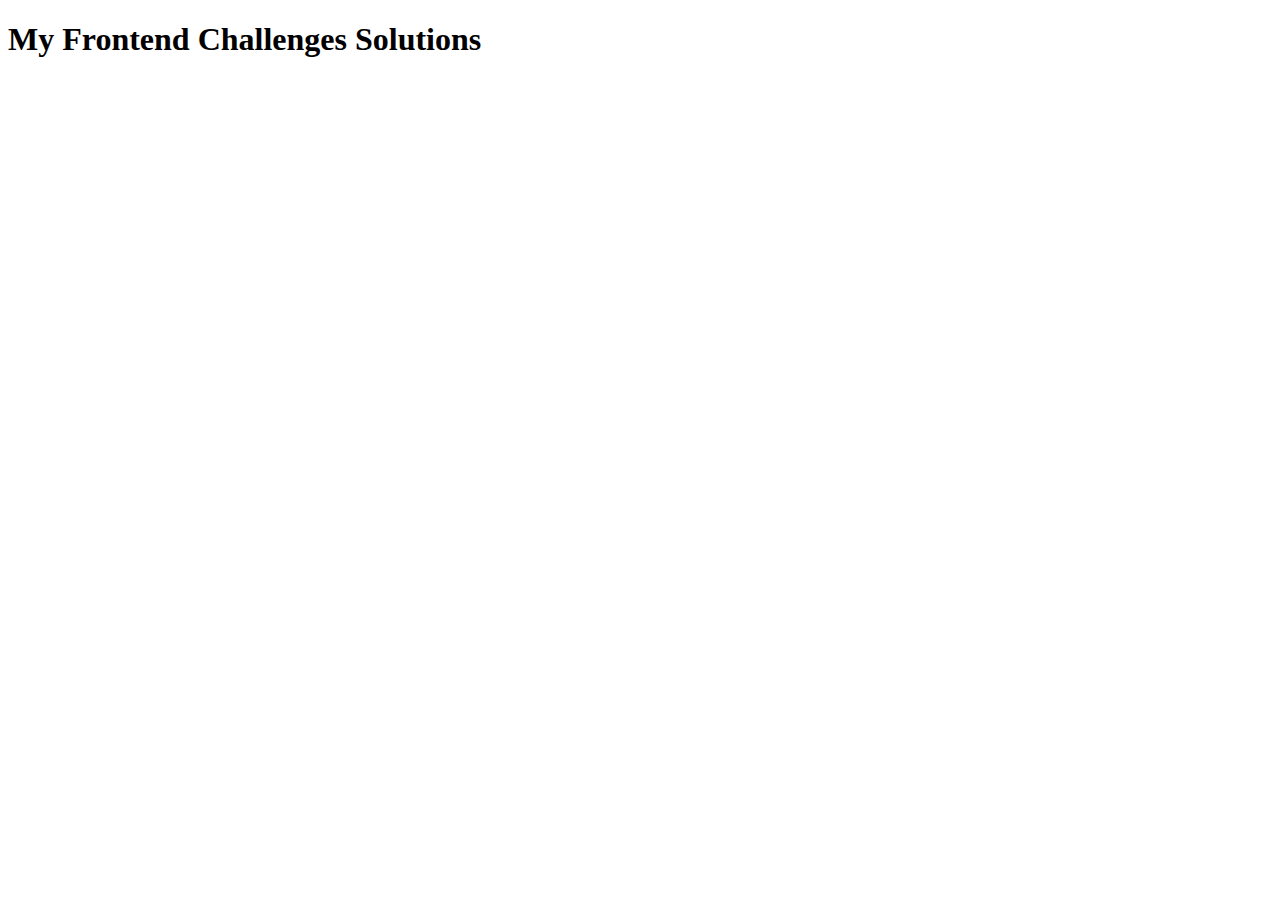
==== index.html @ 429432c1 "add home files" ====
<!DOCTYPE html>
<html lang="en">
<head>
  <meta charset="UTF-8">
  <meta http-equiv="X-UA-Compatible" content="IE=edge">
  <meta name="viewport" content="width=device-width, initial-scale=1.0">
  <link rel="shortcut icon" href="images/favicon-32x32.png" type="image/x-icon">
  <link rel="stylesheet" href="style.css">
  <title>Frontend Challenges</title>
</head>
<body>
  <h1>My Frontend Challenges Solutions</h1>
</body>
</html>
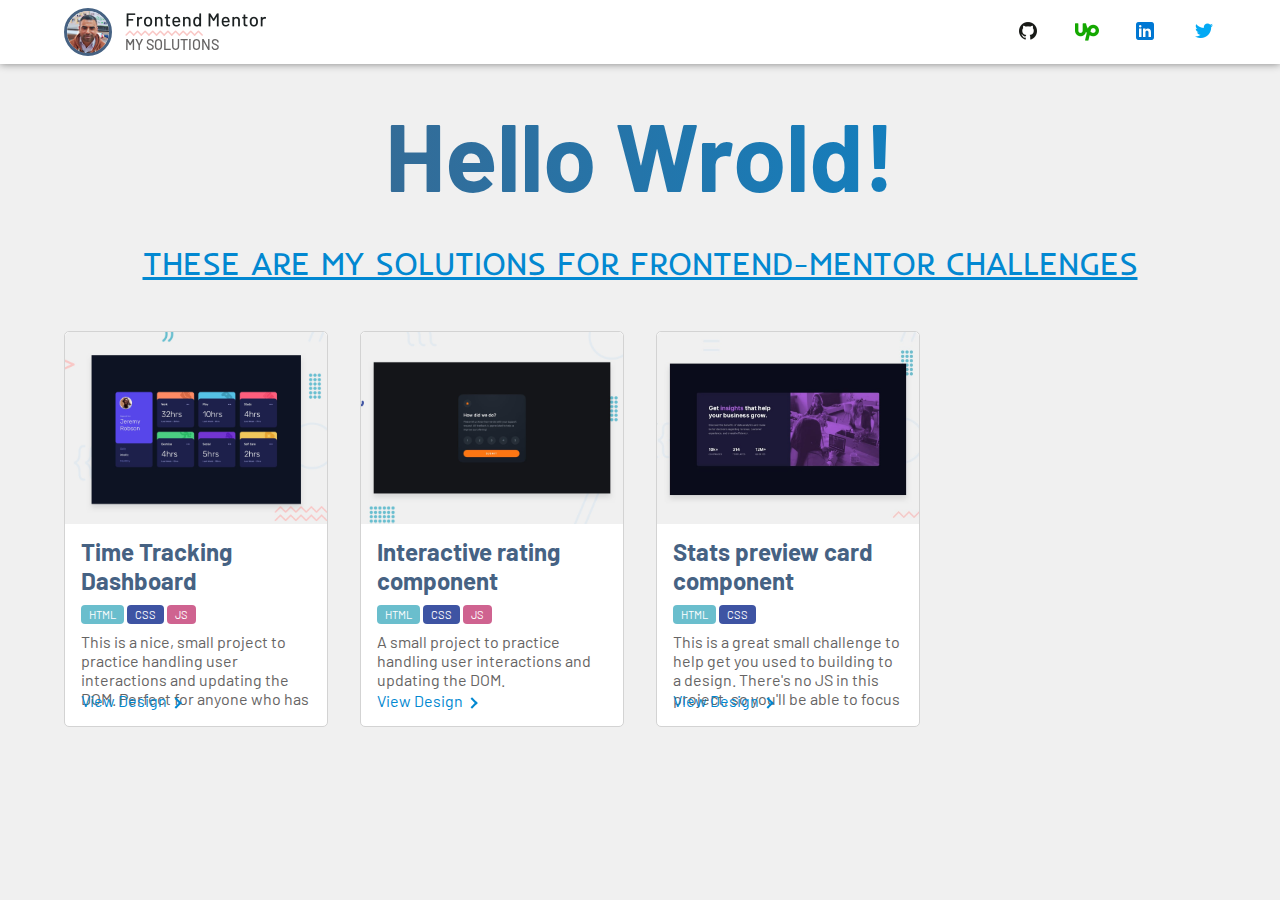
==== commit 21a7af1b: "add styles" ====
--- a/index.html
+++ b/index.html
@@ -1,14 +1,156 @@
 <!DOCTYPE html>
 <html lang="en">
+
 <head>
   <meta charset="UTF-8">
   <meta http-equiv="X-UA-Compatible" content="IE=edge">
   <meta name="viewport" content="width=device-width, initial-scale=1.0">
-  <link rel="shortcut icon" href="images/favicon-32x32.png" type="image/x-icon">
+  <link rel="shortcut icon" href="home/images/favicon-32x32.png" type="image/x-icon">
   <link rel="stylesheet" href="style.css">
   <title>Frontend Challenges</title>
 </head>
+
 <body>
-  <h1>My Frontend Challenges Solutions</h1>
+
+  <header>
+    <div class="container">
+
+      <label class="menu-button" for="menu-toggle">
+        <span class="menu-button-line menu-button-line-1"></span>
+        <span class="menu-button-line menu-button-line-2"></span>
+        <span class="menu-button-line menu-button-line-3"></span>
+      </label>
+
+      <div class="logo">
+        <img src="home/images/rami-50px.png" class="my-image" alt="rami">
+
+        <div class="frontend-mentor-logo">
+          <a href="https://www.frontendmentor.io/profile/RamiGamalMahmoud">
+            <img src="home/images/frontend-mentor-logo.png" alt="">
+            <span>MY SOLUTIONS</span>
+          </a>
+        </div>
+
+      </div>
+
+      <nav>
+        <input type="checkbox" name="" id="menu-toggle">
+
+        <div class="nav-container">
+
+
+          <ul class="my-links menu">
+            <li>
+              <a href="https://github.com/RamiGamalMahmoud">
+                <img src="home/images/links/github_24.png" alt="github">
+                <span>Github</span>
+              </a>
+            </li>
+            <li>
+              <a href="https://www.upwork.com/freelancers/~01499634f58c54e211">
+                <img src="home/images/links/upwork_24.png" alt="upwork">
+                <span>Upwork</span>
+              </a>
+            </li>
+            <li>
+              <a href="https://linkedin.com/in/rami-gamal-8982b0119">
+                <img src="home/images/links/linkedin_24.png" alt="linkedin">
+                <span>Linkedin</span>
+              </a>
+            </li>
+            <li>
+              <a href="https://twitter.com/ramigaml84">
+                <img src="home/images/links/twitter_24.png" alt="twitter">
+                <span>Twitter</span>
+              </a>
+            </li>
+          </ul>
+        </div>
+
+      </nav>
+    </div>
+  </header>
+
+  <main>
+    <div class="container">
+      <div class="hero">
+
+        <div class="greeting">
+          <h1>Hello Wrold!</h1>
+          <h2>These are my solutions for frontend-mentor challenges</h2>
+        </div>
+      </div>
+
+      <div class="sollutions" id="sollutions-container">
+
+        <div class="sollution-card">
+          <div class="sollution-image">
+            <img src="challenges/junior/time-tracking-dashboard/design/desktop-preview.jpg" alt="">
+          </div>
+
+          <div class="solution-card-wrapper">
+            <div class="sollution-description">
+              <h2 class="sollution-title">Time Tracking Dashboard</h2>
+              <ul class="technologies">
+                <li class="technology technology-html">html</li>
+                <li class="technology technology-css">css</li>
+                <li class="technology technology-js">js</li>
+              </ul>
+            </div>
+            <p class="description-text">
+              This is a nice, small project to practice handling user interactions and
+              updating the DOM. Perfect for anyone who has learned the basics of JavaScript!
+            </p>
+            <a href="#" class="view-design">View Design</a>
+          </div>
+        </div>
+
+        <div class="sollution-card">
+          <div class="sollution-image">
+            <img src="challenges/junior/frontend-mentor-interactive-rating-component/design/desktop-preview.jpg" alt="">
+          </div>
+
+          <div class="solution-card-wrapper">
+            <div class="sollution-description">
+              <h2 class="sollution-title">Interactive rating component</h2>
+              <ul class="technologies">
+                <li class="technology technology-html">html</li>
+                <li class="technology technology-css">css</li>
+                <li class="technology technology-js">js</li>
+              </ul>
+            </div>
+            <p class="description-text">
+              A small project to practice handling user interactions and updating the DOM.
+            </p>
+            <a href="#" class="view-design">View Design</a>
+          </div>
+        </div>
+
+        <div class="sollution-card">
+          <div class="sollution-image">
+            <img src="challenges/junior/frontend-mentor-stats-preview-card-component/design/desktop-preview.jpg" alt="">
+          </div>
+
+          <div class="solution-card-wrapper">
+            <div class="sollution-description">
+              <h2 class="sollution-title">Stats preview card component</h2>
+              <ul class="technologies">
+                <li class="technology technology-html">html</li>
+                <li class="technology technology-css">css</li>
+              </ul>
+            </div>
+            <p class="description-text">
+              This is a great small challenge to help get you used to building to a design. There's no JS in this project, so you'll be able to focus on your HTML & CSS skills.
+            </p>
+            <a href="#" class="view-design">View Design</a>
+          </div>
+        </div>
+      </div>
+
+    </div>
+  </main>
+
+  <footer></footer>
 </body>
+
 </html>--- a/style.css
+++ b/style.css
@@ -0,0 +1,346 @@
+@import url("https://fonts.googleapis.com/css2?family=Barlow:wght@100;300;500;700&display=swap");
+@import url("https://fonts.googleapis.com/css2?family=Fira+Sans:wght@100;300;400;500;700&display=swap");
+@import url("https://fonts.googleapis.com/css2?family=Barlow:wght@100;300;500;700&family=Inder&display=swap");
+*,
+*::before,
+*::after {
+  box-sizing: border-box;
+  font-family: "Barlow", sans-serif;
+}
+
+body {
+  margin: 0;
+  padding: 0;
+}
+
+ul {
+  list-style: none;
+}
+
+a {
+  color: black;
+  text-decoration: none;
+}
+
+body {
+  width: 100%;
+  padding-top: 4rem;
+  background-color: #f0f0f0;
+}
+
+.container {
+  width: 90%;
+  max-width: 1440px;
+  margin: auto;
+}
+
+@media screen and (max-width: 375px) {
+  body {
+    padding-top: 6rem;
+  }
+}
+.menu-button {
+  display: flex;
+  flex-direction: column;
+  justify-content: space-between;
+  align-items: center;
+  position: absolute;
+  z-index: 2;
+  top: 50%;
+  left: 1rem;
+  transform: translateY(-50%);
+  width: 25px;
+  height: 15px;
+}
+.menu-button .menu-button-line {
+  width: 100%;
+  height: 2px;
+  background-color: black;
+}
+
+@media screen and (min-width: 768px) {
+  .menu-button {
+    display: none;
+  }
+}
+#menu-toggle {
+  display: none;
+}
+#menu-toggle:checked + .nav-container {
+  display: block;
+  background-color: rgba(0, 0, 0, 0.5);
+  position: absolute;
+  top: 0;
+  left: 0;
+  height: 100vh;
+  width: 100vw;
+}
+#menu-toggle:checked + .nav-container .menu {
+  display: flex;
+  flex-direction: column;
+  background-color: white;
+  opacity: 1;
+  width: 50%;
+  height: 100%;
+  padding-top: 3rem;
+}
+#menu-toggle:checked + .nav-container li {
+  display: flex;
+  justify-content: left;
+  align-items: center;
+  border-top: 1px solid gray;
+}
+#menu-toggle:checked + .nav-container li:last-of-type {
+  border-bottom: 1px solid gray;
+}
+#menu-toggle:checked + .nav-container li a {
+  padding: 1rem;
+  width: 100%;
+  display: flex;
+  align-items: center;
+  justify-content: left;
+}
+#menu-toggle:checked + .nav-container li a span {
+  display: inline;
+  margin-left: 1rem;
+}
+
+.nav-container {
+  transition: background-color 0.5s ease-in-out;
+}
+
+.menu {
+  transition: opacity 2s;
+}
+
+header {
+  width: 100%;
+  padding: 0.5rem 0;
+  background-color: White;
+  position: fixed;
+  z-index: 2;
+  top: 0;
+  box-shadow: 0 0 0.5rem gray;
+}
+header .container {
+  display: flex;
+  flex-direction: row;
+  align-items: center;
+  justify-content: space-between;
+}
+
+@media screen and (max-width: 450px) {
+  header .container {
+    flex-direction: column;
+  }
+}
+.nav-container .my-links {
+  padding: 0;
+  margin: 0;
+  display: none;
+}
+.nav-container .my-links span {
+  display: none;
+}
+
+@media screen and (min-width: 768px) {
+  .nav-container .my-links {
+    width: 200px;
+    display: flex;
+    justify-content: space-between;
+    align-items: center;
+  }
+  .nav-container .my-links a:hover img {
+    filter: drop-shadow(3px 3px 3px gray);
+  }
+}
+.logo {
+  display: flex;
+}
+.logo .my-image {
+  width: 3rem;
+  height: 3rem;
+  border-radius: 50%;
+  border: 3px solid #466283;
+}
+.logo .frontend-mentor-logo {
+  margin-left: 0.8rem;
+  display: flex;
+}
+.logo .frontend-mentor-logo a {
+  display: flex;
+  flex-direction: column;
+  justify-content: center;
+  color: #666464;
+  font-weight: 500;
+  font-size: 0.9rem;
+}
+
+.hero {
+  margin-top: 2rem;
+  display: flex;
+  flex-direction: column;
+  justify-content: space-between;
+  align-items: center;
+}
+
+.greeting {
+  display: flex;
+  flex-direction: column;
+  text-align: center;
+}
+.greeting h1 {
+  margin: 0;
+  font-size: 96px;
+  color: #466283;
+  font-family: "Barlow", sans-serif;
+  background: #466283;
+  background: -webkit-linear-gradient(to right, #466283 0%, #0288D1 100%);
+  background: -moz-linear-gradient(to right, #466283 0%, #0288D1 100%);
+  background: linear-gradient(to right, #466283 0%, #0288D1 100%);
+  background-clip: text;
+  -webkit-background-clip: text;
+  -webkit-text-fill-color: transparent;
+}
+.greeting h2 {
+  margin: 0;
+  margin-top: 1rem;
+  font-size: 2rem;
+  color: #0288D1;
+  text-decoration: underline;
+  text-transform: uppercase;
+  font-weight: 100;
+  font-family: inder;
+}
+
+@media screen and (min-width: 1024px) {
+  .greeting h2 {
+    padding: 1rem 2rem;
+  }
+}
+@media screen and (max-width: 450px) {
+  .hero .greeting h1 {
+    font-size: 2.5rem;
+  }
+  .hero .greeting h2 {
+    font-size: 1rem;
+  }
+}
+.sollutions {
+  margin-top: 1rem;
+  display: grid;
+  grid-template-columns: repeat(4, 1fr);
+  column-gap: 2rem;
+  row-gap: 1rem;
+}
+
+.sollution-card {
+  border: 1px solid lightgray;
+  position: relative;
+  border-radius: 5px;
+  background-color: white;
+  overflow: hidden;
+}
+.sollution-card .sollution-image {
+  overflow: hidden;
+  height: 50%;
+}
+.sollution-card .sollution-image img {
+  border-radius: 5px 5px 0 0;
+  width: 100%;
+  transition: transform 0.3s;
+  transition-timing-function: ease-in-out;
+}
+.sollution-card .solution-card-wrapper {
+  padding: 0 1rem 1rem 1rem;
+  position: relative;
+  height: 50%;
+}
+.sollution-card .sollution-title {
+  color: #466283;
+  margin: 0.5rem 0;
+}
+.sollution-card .technologies {
+  padding: 0;
+  margin: 0.5rem 0;
+}
+.sollution-card .technology {
+  background-color: #0288D1;
+  display: inline-block;
+  color: white;
+  padding: 0.2rem 0.5rem;
+  border-radius: 4px;
+  text-transform: uppercase;
+  font-size: 0.7rem;
+}
+.sollution-card .technology.technology-html {
+  background-color: #6ABECD;
+}
+.sollution-card .technology.technology-css {
+  background-color: #3E54A3;
+}
+.sollution-card .technology.technology-js {
+  background-color: #CF6390;
+}
+.sollution-card .description-text {
+  color: #666464;
+  height: 5rem;
+  overflow: hidden;
+  margin: 0;
+}
+.sollution-card .view-design {
+  color: #0288D1;
+  margin-top: 1rem;
+  display: inline-block;
+  position: absolute;
+  bottom: 1.5rem;
+}
+.sollution-card .view-design:hover {
+  text-decoration: underline;
+}
+.sollution-card .view-design::after {
+  content: "";
+  border: solid #0288D1;
+  border-width: 0 2px 2px 0;
+  display: inline-block;
+  padding: 3px;
+  margin-left: 5px;
+  transform: rotate(-45deg);
+  -webkit-transform: rotate(-45deg);
+}
+
+@media screen and (min-width: 1026px) {
+  .sollutions {
+    margin-top: 2rem;
+  }
+
+  .sollution-image img:hover {
+    transform: scale(1.1);
+  }
+}
+@media screen and (max-width: 926px) {
+  .sollutions {
+    grid-template-columns: 1fr 1fr;
+    column-gap: 2rem;
+    row-gap: 2rem;
+  }
+
+  .sollution-title {
+    font-size: 1.2rem;
+  }
+}
+@media screen and (max-width: 414px) {
+  .sollutions {
+    grid-template-columns: 1fr;
+  }
+
+  .sollution-title {
+    font-size: 1.2rem;
+  }
+}
+footer {
+  width: 100%;
+  height: 2rem;
+}
+
+/*# sourceMappingURL=style.css.map */
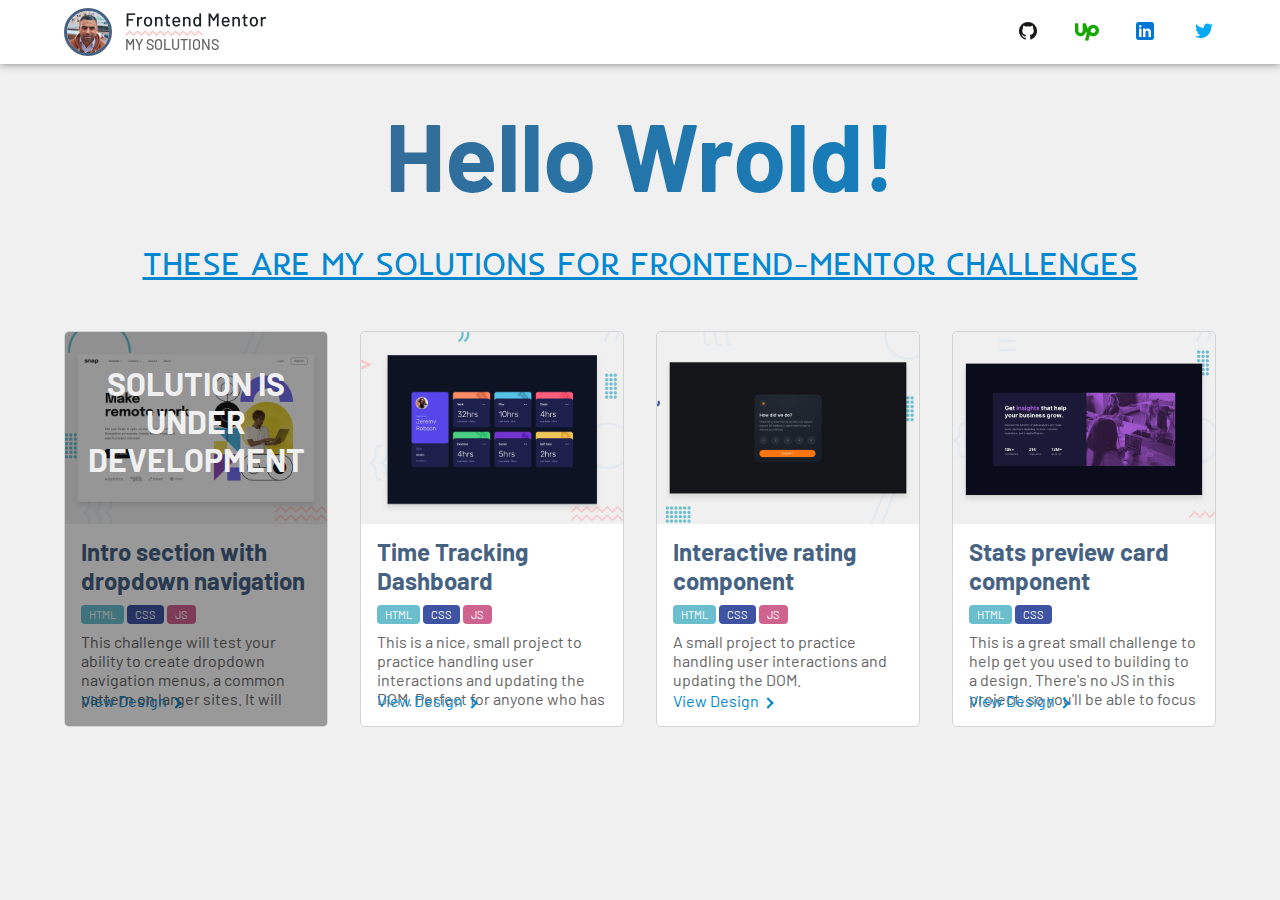
==== commit 92d2560d: "add Intro section with dropdown navigation" ====
--- a/index.html
+++ b/index.html
@@ -83,6 +83,29 @@
 
       <div class="sollutions" id="sollutions-container">
 
+        <div class="sollution-card solution-under-development">
+          <div class="sollution-image">
+            <img src="challenges/junior/intro-section-with-dropdown-navigation/design/desktop-preview.jpg" alt="">
+          </div>
+
+          <div class="solution-card-wrapper">
+            <div class="sollution-description">
+              <h2 class="sollution-title">Intro section with dropdown navigation</h2>
+              <ul class="technologies">
+                <li class="technology technology-html">html</li>
+                <li class="technology technology-css">css</li>
+                <li class="technology technology-js">js</li>
+              </ul>
+            </div>
+            <p class="description-text">
+              This challenge will test your ability to create dropdown navigation menus, a common pattern on larger
+              sites. It will also provide some nice basic layout challenges.
+            </p>
+            <a href="#" class="view-design">View
+              Design</a>
+          </div>
+        </div>
+
         <div class="sollution-card">
           <div class="sollution-image">
             <img src="challenges/junior/time-tracking-dashboard/design/desktop-preview.jpg" alt="">
@@ -101,7 +124,7 @@
               This is a nice, small project to practice handling user interactions and
               updating the DOM. Perfect for anyone who has learned the basics of JavaScript!
             </p>
-            <a href="#" class="view-design">View Design</a>
+            <a href="challenges/junior/time-tracking-dashboard/index.html" class="view-design">View Design</a>
           </div>
         </div>
 
@@ -122,7 +145,8 @@
             <p class="description-text">
               A small project to practice handling user interactions and updating the DOM.
             </p>
-            <a href="#" class="view-design">View Design</a>
+            <a href="challenges/junior/frontend-mentor-interactive-rating-component/index.html" class="view-design">View
+              Design</a>
           </div>
         </div>
 
@@ -140,11 +164,14 @@
               </ul>
             </div>
             <p class="description-text">
-              This is a great small challenge to help get you used to building to a design. There's no JS in this project, so you'll be able to focus on your HTML & CSS skills.
+              This is a great small challenge to help get you used to building to a design. There's no JS in this
+              project, so you'll be able to focus on your HTML & CSS skills.
             </p>
-            <a href="#" class="view-design">View Design</a>
+            <a href="challenges/junior/frontend-mentor-stats-preview-card-component/index.html" class="view-design">View
+              Design</a>
           </div>
         </div>
+
       </div>
 
     </div>
--- a/style.css
+++ b/style.css
@@ -329,6 +329,23 @@
     font-size: 1.2rem;
   }
 }
+.solution-under-development::before {
+  content: "Solution is under development";
+  color: #f0f0f0;
+  text-align: center;
+  text-transform: uppercase;
+  padding-top: 2rem;
+  font-size: 2rem;
+  font-weight: bold;
+  z-index: 1;
+  position: absolute;
+  top: 0;
+  left: 0;
+  width: 100%;
+  height: 100%;
+  background-color: rgba(0, 0, 0, 0.4);
+}
+
 @media screen and (max-width: 414px) {
   .sollutions {
     grid-template-columns: 1fr;
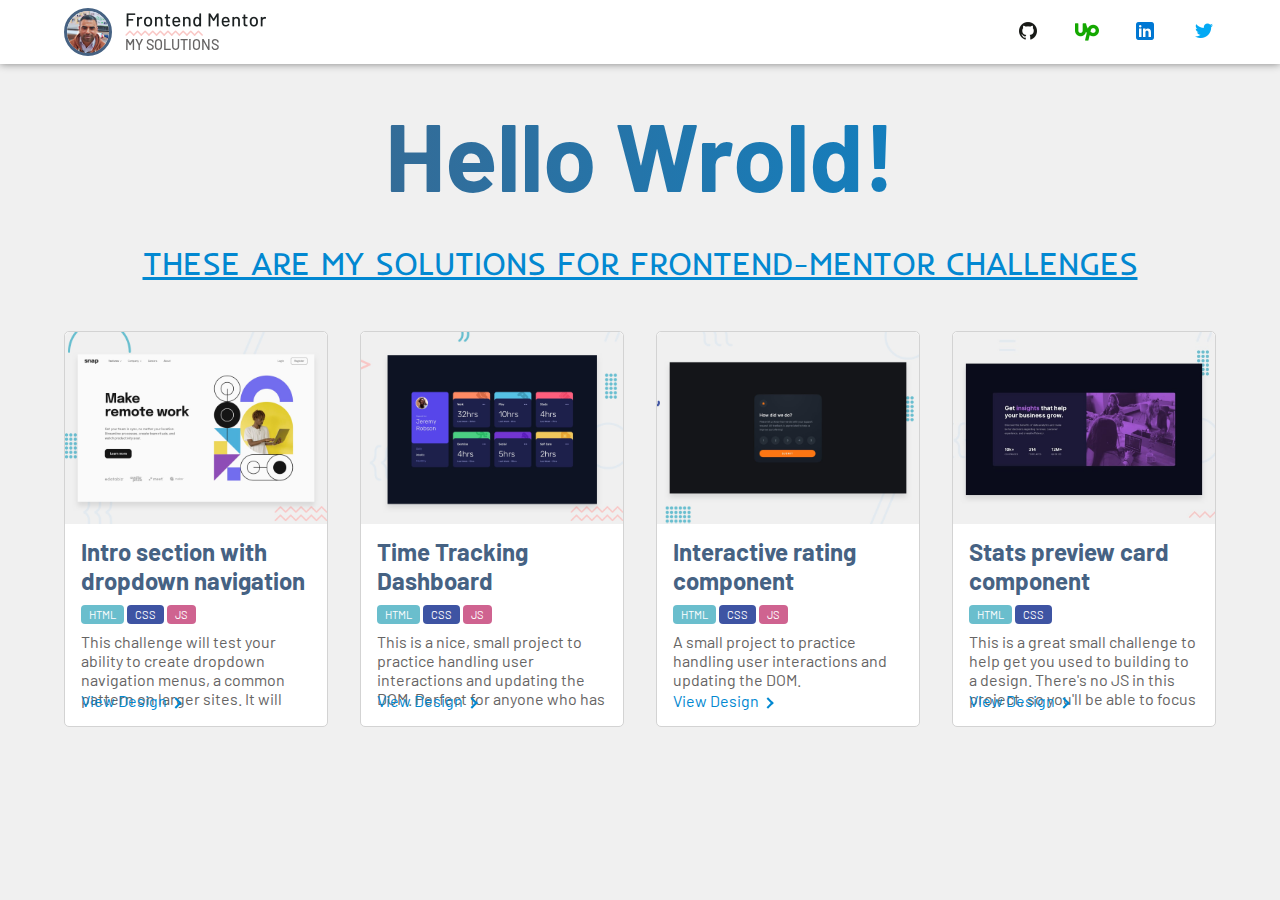
==== commit 9a7ff820: "add intro-section-with-dropdown-navigation" ====
--- a/index.html
+++ b/index.html
@@ -83,7 +83,7 @@
 
       <div class="sollutions" id="sollutions-container">
 
-        <div class="sollution-card solution-under-development">
+        <div class="sollution-card">
           <div class="sollution-image">
             <img src="challenges/junior/intro-section-with-dropdown-navigation/design/desktop-preview.jpg" alt="">
           </div>
@@ -101,7 +101,7 @@
               This challenge will test your ability to create dropdown navigation menus, a common pattern on larger
               sites. It will also provide some nice basic layout challenges.
             </p>
-            <a href="#" class="view-design">View
+            <a href="challenges/junior/intro-section-with-dropdown-navigation/" class="view-design">View
               Design</a>
           </div>
         </div>
--- a/style.css
+++ b/style.css
@@ -331,8 +331,9 @@
 }
 .solution-under-development::before {
   content: "Solution is under development";
-  color: #f0f0f0;
+  color: black;
   text-align: center;
+  text-decoration: underline;
   text-transform: uppercase;
   padding-top: 2rem;
   font-size: 2rem;
@@ -343,7 +344,7 @@
   left: 0;
   width: 100%;
   height: 100%;
-  background-color: rgba(0, 0, 0, 0.4);
+  background-color: rgba(250, 250, 250, 0.6);
 }
 
 @media screen and (max-width: 414px) {
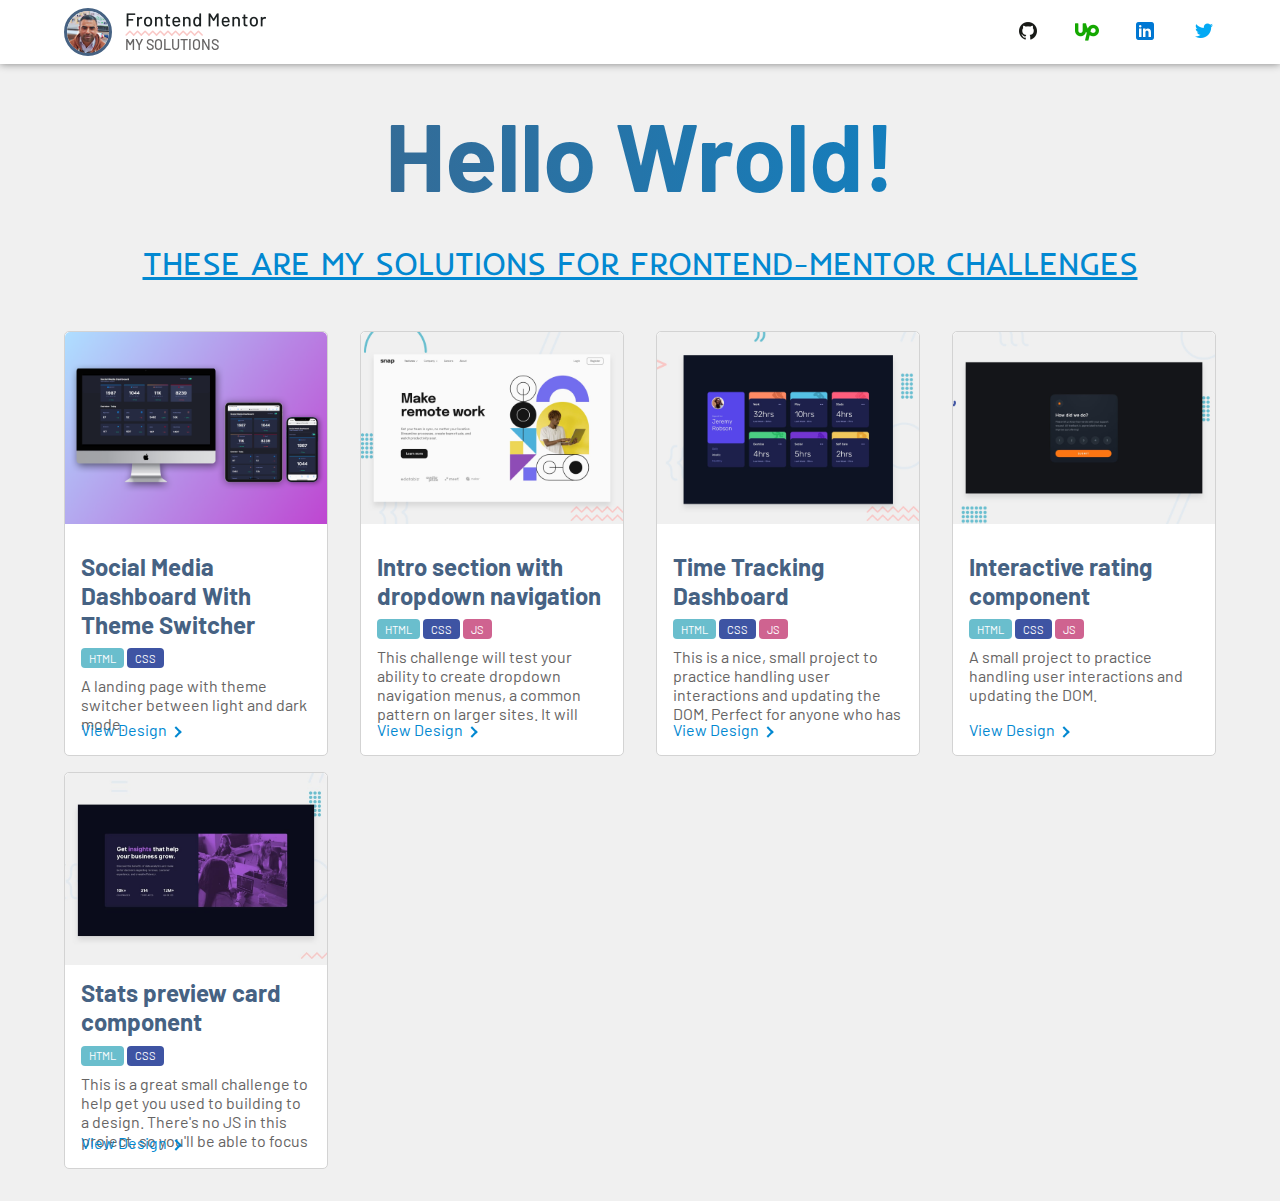
==== commit 5156e078: "add new challenge" ====
--- a/index.html
+++ b/index.html
@@ -85,6 +85,27 @@
 
         <div class="sollution-card">
           <div class="sollution-image">
+            <img src="challenges/junior/social-media-dashboard-with-theme-switcher/design/output.png" alt="">
+          </div>
+
+          <div class="solution-card-wrapper">
+            <div class="sollution-description">
+              <h2 class="sollution-title">Social Media Dashboard With Theme Switcher</h2>
+              <ul class="technologies">
+                <li class="technology technology-html">html</li>
+                <li class="technology technology-css">css</li>
+              </ul>
+            </div>
+            <p class="description-text">
+              A landing page with theme switcher between light and dark mode.
+            </p>
+            <a href="challenges/junior/social-media-dashboard-with-theme-switcher" class="view-design">View
+              Design</a>
+          </div>
+        </div>
+
+        <div class="sollution-card">
+          <div class="sollution-image">
             <img src="challenges/junior/intro-section-with-dropdown-navigation/design/desktop-preview.jpg" alt="">
           </div>
 
